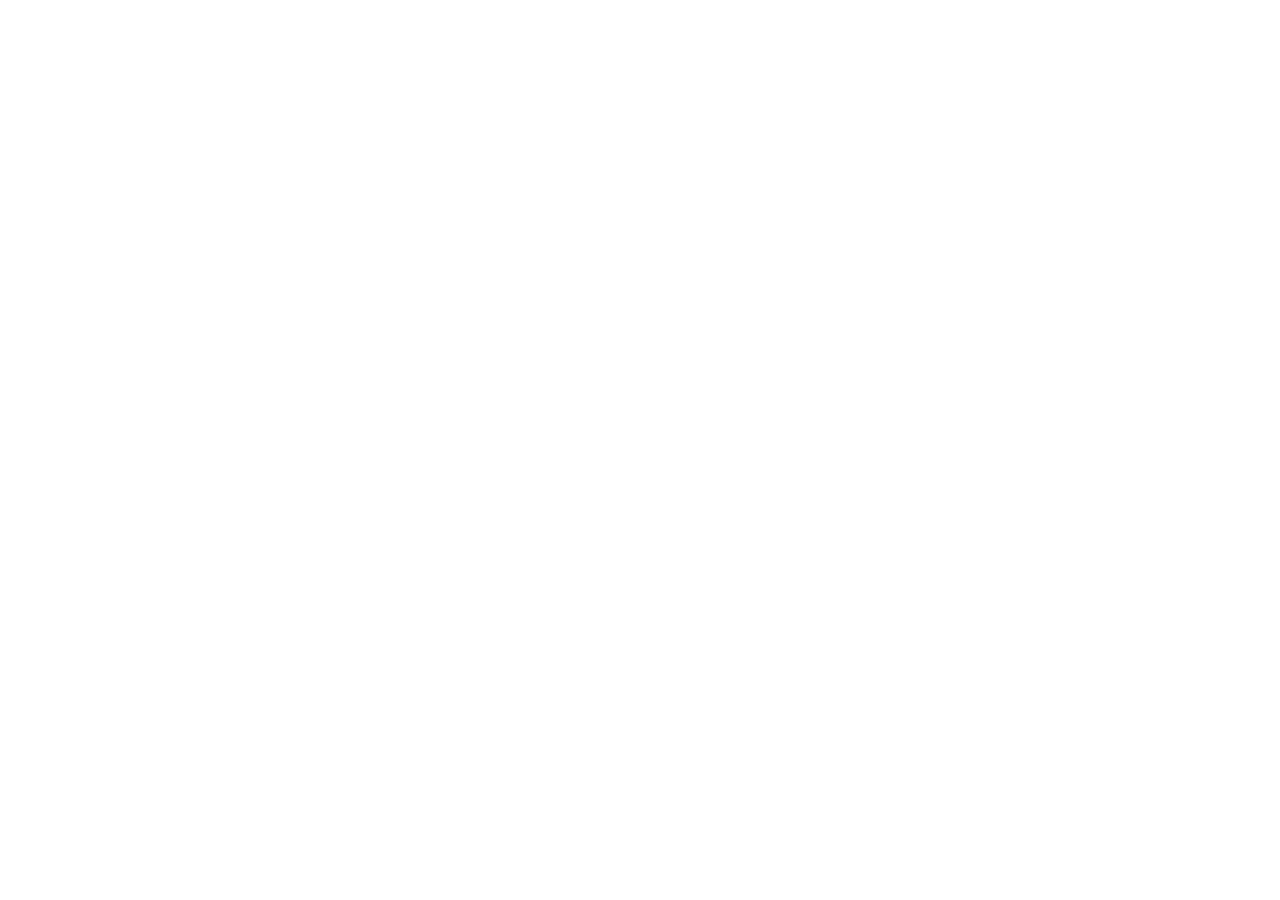
==== index.html @ 0b1bc3f0 "feat: adiciona estrutra inicial html" ====
<!DOCTYPE html>
<html lang="pt-BR">
<head>
    <meta charset="UTF-8">
    <meta name="viewport" content="width=device-width, initial-scale=1.0">
    <title>MCSP | Museu da Cidade de São Paulo</title>
</head>
<body>
    
</body>
</html>
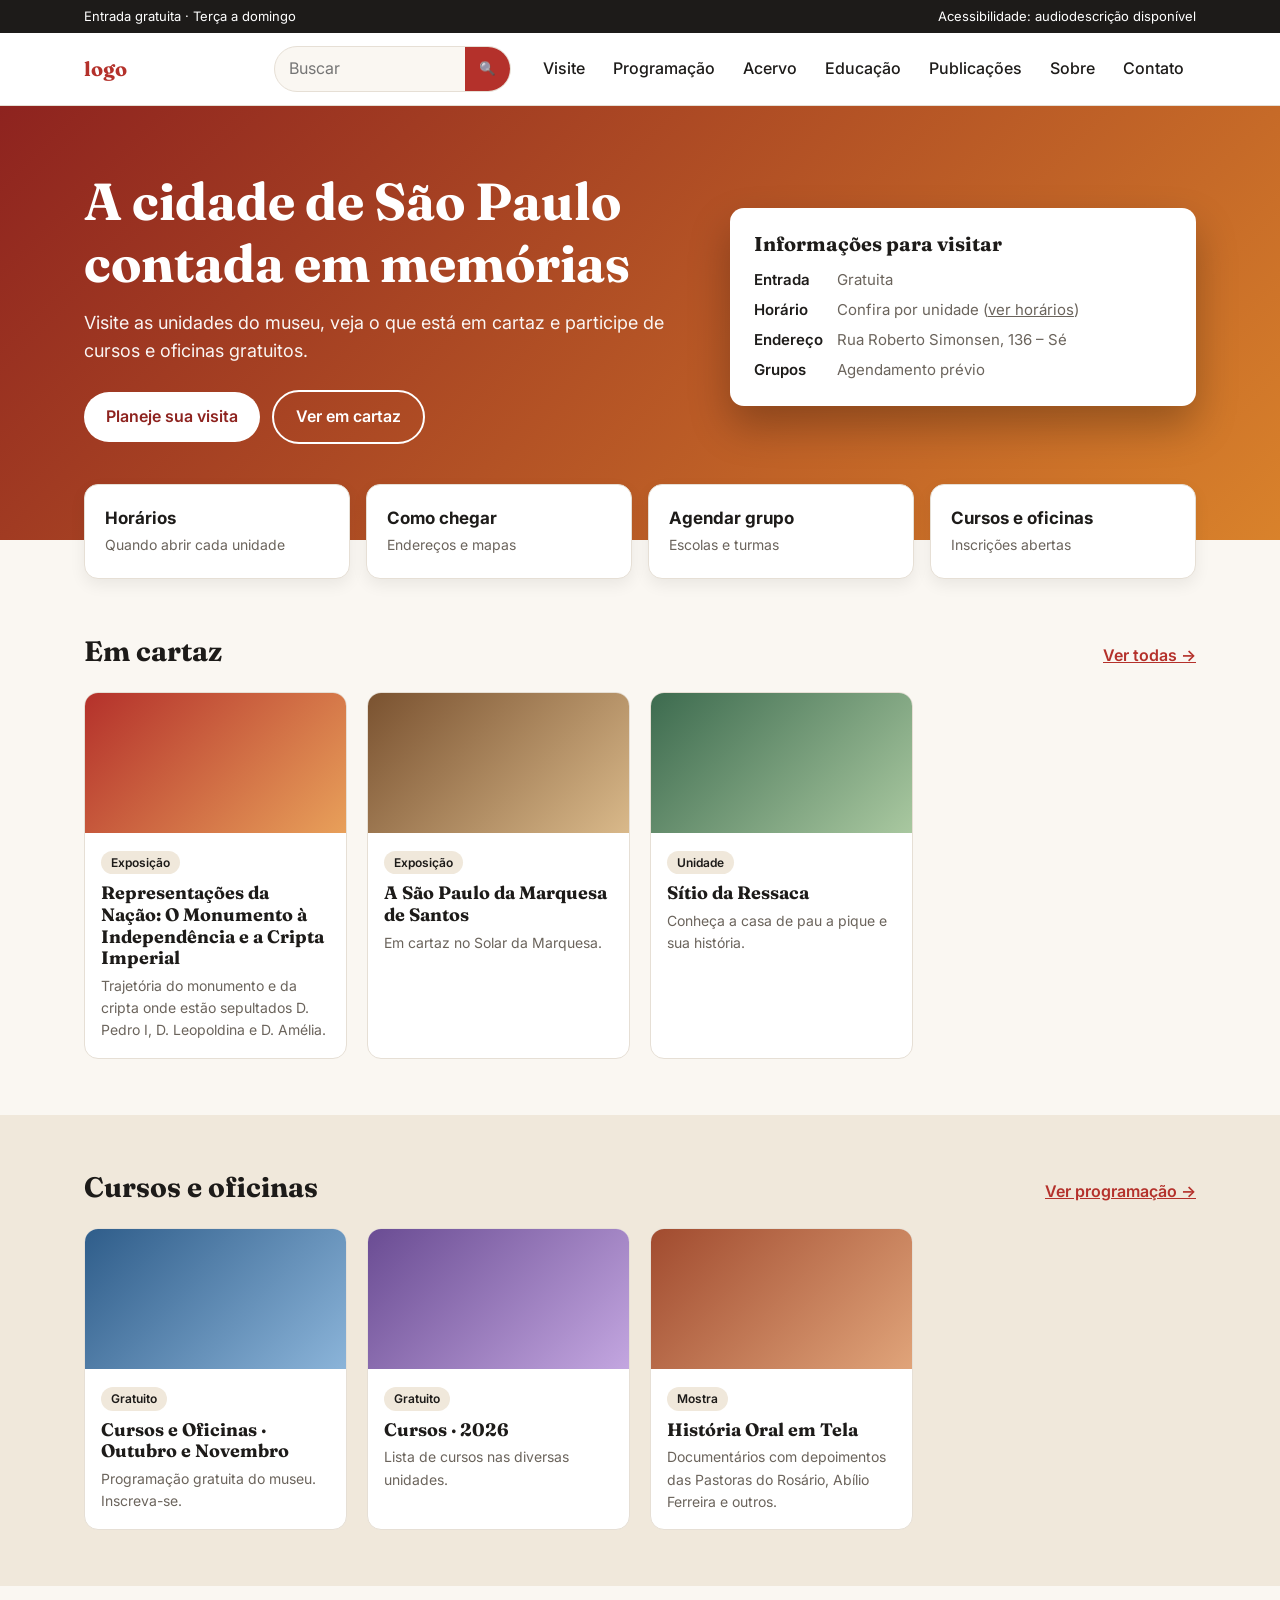
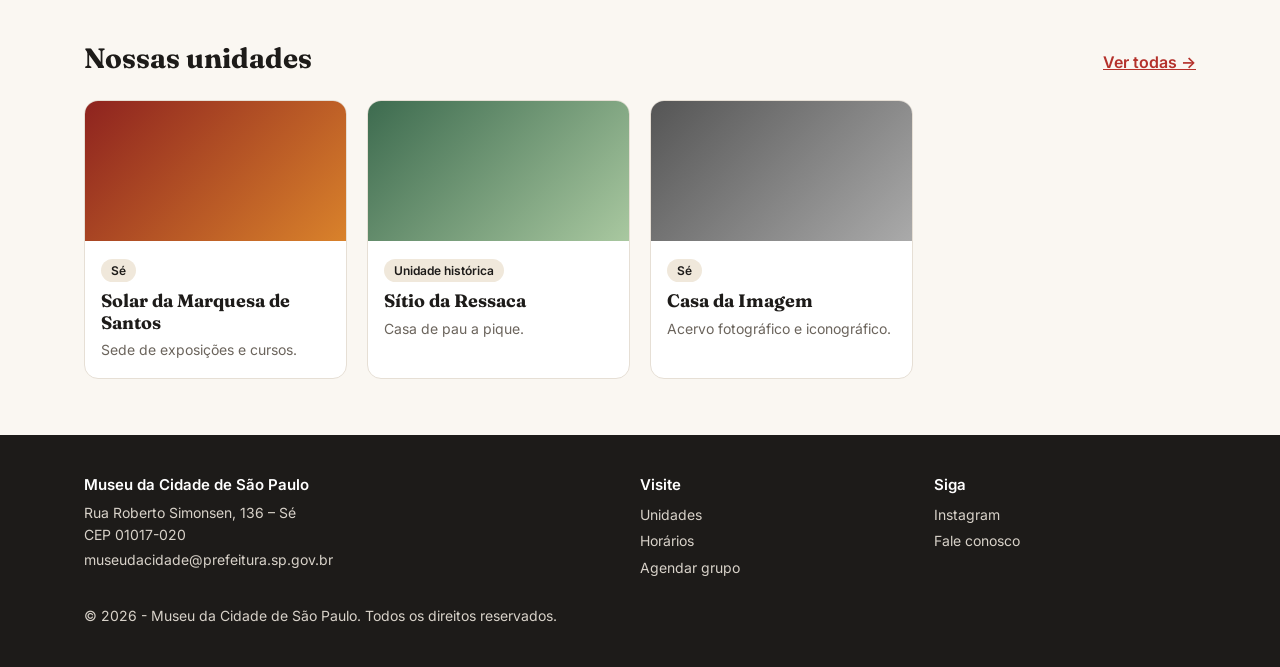
==== commit bff8f85d: "feat: adiciona css e html" ====
--- a/index.html
+++ b/index.html
@@ -1,11 +1,421 @@
+
 <!DOCTYPE html>
 <html lang="pt-BR">
+
 <head>
-    <meta charset="UTF-8">
-    <meta name="viewport" content="width=device-width, initial-scale=1.0">
+    <meta charset="utf-8">
+    <meta name="viewport" content="width=device-width, initial-scale=1">
+
     <title>MCSP | Museu da Cidade de São Paulo</title>
+
+    <link rel="preconnect" href="https://fonts.googleapis.com">
+
+    <link
+        href="https://fonts.googleapis.com/css2?family=Fraunces:wght@600;700&family=Inter:wght@400;500;600&display=swap"
+        rel="stylesheet"
+    >
+
+    <link rel="stylesheet" href="style.css">
 </head>
+
 <body>
-    
+
+    <a class="skip" href="#main">Pular para o conteúdo</a>
+
+    <div class="top">
+        <div class="wrap">
+            <span>Entrada gratuita · Terça a domingo</span>
+            <span>Acessibilidade: audiodescrição disponível</span>
+        </div>
+    </div>
+
+    <header class="site">
+        <div class="wrap bar">
+
+            <a class="logo" href="index.html">
+                 logo
+            </a>
+
+            <input type="checkbox" id="mt">
+            <label class="burger" for="mt" aria-label="Abrir menu">☰</label>
+
+            <form class="search" role="search" onsubmit="return false">
+                <input
+                    type="search"
+                    placeholder="Buscar"
+                    aria-label="Buscar no site"
+                >
+                <button aria-label="Buscar">🔍</button>
+            </form>
+
+            <nav aria-label="Principal">
+                <ul>
+
+                    <li>
+                        <a href="unidades.html">Visite</a>
+                        <ul>
+                            <li>
+                                <a href="unidades.html">Unidades</a>
+                            </li>
+                            <li>
+                                <a href="unidades.html#horarios">Horários e como chegar</a>
+                            </li>
+                            <li>
+                                <a href="contatos.html#agendar">Agendamento de grupos</a>
+                            </li>
+                        </ul>
+                    </li>
+
+                    <li>
+                        <a href="index.html#cartaz">Programação</a>
+                        <ul>
+                            <li>
+                                <a href="index.html#cartaz">Em cartaz</a>
+                            </li>
+                            <li>
+                                <a href="index.html#programacao">Cursos e oficinas</a>
+                            </li>
+                            <li>
+                                <a href="#">Exposições encerradas</a>
+                            </li>
+                            <li>
+                                <a href="#">Tour virtual</a>
+                            </li>
+                        </ul>
+                    </li>
+
+                    <li>
+                        <a href="#">Acervo</a>
+                        <ul>
+                            <li>
+                                <a href="#">Nossos acervos</a>
+                            </li>
+                            <li>
+                                <a href="#">Consultas e empréstimos</a>
+                            </li>
+                        </ul>
+                    </li>
+
+                    <li>
+                        <a href="#">Educação</a>
+                        <ul>
+                            <li>
+                                <a href="#">Para escolas e professores</a>
+                            </li>
+                            <li>
+                                <a href="#">Para guias de turismo</a>
+                            </li>
+                            <li>
+                                <a href="#">Acessibilidade e inclusão</a>
+                            </li>
+                        </ul>
+                    </li>
+
+                    <li>
+                        <a href="#">Publicações</a>
+                        <ul>
+                            <li>
+                                <a href="#">Livros e revistas</a>
+                            </li>
+                            <li>
+                                <a href="#">Materiais educativos</a>
+                            </li>
+                            <li>
+                                <a href="#">Debates e conversas</a>
+                            </li>
+                        </ul>
+                    </li>
+
+                    <li>
+                        <a href="#">Sobre</a>
+                        <ul>
+                            <li>
+                                <a href="#">Quem somos</a>
+                            </li>
+                            <li>
+                                <a href="#">Missão, visão e valores</a>
+                            </li>
+                            <li>
+                                <a href="#">Editais e chamadas</a>
+                            </li>
+                        </ul>
+                    </li>
+
+                    <li>
+                        <a href="contatos.html">Contato</a>
+                    </li>
+
+                </ul>
+            </nav>
+
+        </div>
+    </header>
+
+    <main id="main">
+
+        <section class="hero">
+            <div class="wrap">
+
+                <div>
+                    <h1>
+                        A cidade de São Paulo contada em memórias
+                    </h1>
+
+                    <p>
+                        Visite as unidades do museu, veja o que está em cartaz e participe de cursos e oficinas gratuitos.
+                    </p>
+
+                    <a class="btn" href="unidades.html">Planeje sua visita</a>
+                    <a class="btn alt" href="#cartaz">Ver em cartaz</a>
+                </div>
+
+                <aside class="visit">
+                    <h2>Informações para visitar</h2>
+
+                    <dl>
+                        <dt>Entrada</dt>
+                        <dd>Gratuita</dd>
+
+                        <dt>Horário</dt>
+                        <dd>
+                            Confira por unidade
+                            (<a href="unidades.html#horarios">ver horários</a>)
+                        </dd>
+
+                        <dt>Endereço</dt>
+                        <dd>Rua Roberto Simonsen, 136 – Sé</dd>
+
+                        <dt>Grupos</dt>
+                        <dd>Agendamento prévio</dd>
+                    </dl>
+                </aside>
+
+            </div>
+        </section>
+
+        <div class="wrap">
+
+            <div class="quick">
+
+                <a href="unidades.html#horarios">
+                    <b>Horários</b>
+                    <span>Quando abrir cada unidade</span>
+                </a>
+
+                <a href="unidades.html">
+                    <b>Como chegar</b>
+                    <span>Endereços e mapas</span>
+                </a>
+
+                <a href="contatos.html#agendar">
+                    <b>Agendar grupo</b>
+                    <span>Escolas e turmas</span>
+                </a>
+
+                <a href="#programacao">
+                    <b>Cursos e oficinas</b>
+                    <span>Inscrições abertas</span>
+                </a>
+
+            </div>
+        </div>
+
+        <section class="s" id="cartaz">
+            <div class="wrap">
+
+                <div class="sh">
+                    <h2>Em cartaz</h2>
+                    <a href="#">Ver todas →</a>
+                </div>
+
+                <div class="grid">
+
+                    <a class="card" href="#">
+                        <div class="ph" style="--c1:#b4312b;--c2:#e8a05a"></div>
+
+                        <div class="b">
+                            <span class="tag">Exposição</span>
+
+                            <h3>
+                                Representações da Nação: O Monumento à Independência e a Cripta Imperial
+                            </h3>
+
+                            <p>
+                                Trajetória do monumento e da cripta onde estão sepultados D. Pedro I, D. Leopoldina e D. Amélia.
+                            </p>
+                        </div>
+                    </a>
+
+                    <a class="card" href="#">
+                        <div class="ph" style="--c1:#7a5230;--c2:#d9b98a"></div>
+
+                        <div class="b">
+                            <span class="tag">Exposição</span>
+
+                            <h3>A São Paulo da Marquesa de Santos</h3>
+
+                            <p>Em cartaz no Solar da Marquesa.</p>
+                        </div>
+                    </a>
+
+                    <a class="card" href="unidades.html">
+                        <div class="ph" style="--c1:#3d6b4f;--c2:#a9c8a0"></div>
+
+                        <div class="b">
+                            <span class="tag">Unidade</span>
+
+                            <h3>Sítio da Ressaca</h3>
+
+                            <p>Conheça a casa de pau a pique e sua história.</p>
+                        </div>
+                    </a>
+
+                </div>
+            </div>
+        </section>
+
+        <section class="s alt-bg" id="programacao">
+            <div class="wrap">
+
+                <div class="sh">
+                    <h2>Cursos e oficinas</h2>
+                    <a href="#">Ver programação →</a>
+                </div>
+
+                <div class="grid">
+
+                    <a class="card" href="#">
+                        <div class="ph" style="--c1:#2f5d8a;--c2:#8bb4d9"></div>
+
+                        <div class="b">
+                            <span class="tag">Gratuito</span>
+
+                            <h3>Cursos e Oficinas · Outubro e Novembro</h3>
+
+                            <p>Programação gratuita do museu. Inscreva-se.</p>
+                        </div>
+                    </a>
+
+                    <a class="card" href="#">
+                        <div class="ph" style="--c1:#6a4c93;--c2:#c3a6e0"></div>
+
+                        <div class="b">
+                            <span class="tag">Gratuito</span>
+
+                            <h3>Cursos · 2026</h3>
+
+                            <p>Lista de cursos nas diversas unidades.</p>
+                        </div>
+                    </a>
+
+                    <a class="card" href="#">
+                        <div class="ph" style="--c1:#a14b2f;--c2:#e0a47a"></div>
+
+                        <div class="b">
+                            <span class="tag">Mostra</span>
+
+                            <h3>História Oral em Tela</h3>
+
+                            <p>
+                                Documentários com depoimentos das Pastoras do Rosário, Abílio Ferreira e outros.
+                            </p>
+                        </div>
+                    </a>
+
+                </div>
+            </div>
+        </section>
+
+        <section class="s">
+            <div class="wrap">
+
+                <div class="sh">
+                    <h2>Nossas unidades</h2>
+                    <a href="unidades.html">Ver todas →</a>
+                </div>
+
+                <div class="grid">
+
+                    <a class="card" href="unidades.html">
+                        <div class="ph" style="--c1:#8e231f;--c2:#d9822b"></div>
+
+                        <div class="b">
+                            <span class="tag">Sé</span>
+
+                            <h3>Solar da Marquesa de Santos</h3>
+
+                            <p>Sede de exposições e cursos.</p>
+                        </div>
+                    </a>
+
+                    <a class="card" href="unidades.html">
+                        <div class="ph" style="--c1:#3d6b4f;--c2:#a9c8a0"></div>
+
+                        <div class="b">
+                            <span class="tag">Unidade histórica</span>
+
+                            <h3>Sítio da Ressaca</h3>
+
+                            <p>Casa de pau a pique.</p>
+                        </div>
+                    </a>
+
+                    <a class="card" href="unidades.html">
+                        <div class="ph" style="--c1:#555;--c2:#aaa"></div>
+
+                        <div class="b">
+                            <span class="tag">Sé</span>
+
+                            <h3>Casa da Imagem</h3>
+
+                            <p>Acervo fotográfico e iconográfico.</p>
+                        </div>
+                    </a>
+
+                </div>
+            </div>
+        </section>
+
+    </main>
+
+    <footer>
+        <div class="wrap">
+
+            <div>
+                <h3>Museu da Cidade de São Paulo</h3>
+
+                Rua Roberto Simonsen, 136 – Sé<br>
+                CEP 01017-020<br>
+
+                <a href="mailto:museudacidade@prefeitura.sp.gov.br">
+                    museudacidade@prefeitura.sp.gov.br
+                </a>
+            </div>
+
+            <div>
+                <h3>Visite</h3>
+
+                <a href="unidades.html">Unidades</a>
+                <a href="unidades.html#horarios">Horários</a>
+                <a href="contatos.html#agendar">Agendar grupo</a>
+            </div>
+
+            <div>
+                <h3>Siga</h3>
+
+                <a href="https://www.instagram.com/museudacidade/">
+                    Instagram
+                </a>
+
+                <a href="contatos.html">Fale conosco</a>
+            </div>
+
+        </div>
+
+        <div class="wrap" style="display:block;margin-top:24px">
+            © 2026 - Museu da Cidade de São Paulo. Todos os direitos reservados.
+        </div>
+    </footer>
+
 </body>
-</html>+</html>
--- a/style.css
+++ b/style.css
@@ -0,0 +1,565 @@
+
+:root {
+    --bg: #faf7f2;
+    --ink: #1d1b19;
+    --mute: #6b645c;
+    --brand: #b4312b;
+    --brand-d: #8e231f;
+    --card: #fff;
+    --line: #e6dfd5;
+    --sand: #f0e8db;
+    --r: 14px;
+}
+
+* {
+    box-sizing: border-box;
+    margin: 0;
+}
+
+body {
+    font: 16px/1.6 Inter, system-ui, sans-serif;
+    background: var(--bg);
+    color: var(--ink);
+}
+
+h1,
+h2,
+h3 {
+    font-family: Fraunces, Georgia, serif;
+    line-height: 1.2;
+}
+
+a {
+    color: inherit;
+}
+
+.wrap {
+    max-width: 1160px;
+    margin: auto;
+    padding: 0 24px;
+}
+
+.skip {
+    position: absolute;
+    left: -999px;
+}
+
+.skip:focus {
+    left: 8px;
+    top: 8px;
+    background: #fff;
+    padding: 8px;
+    z-index: 99;
+}
+
+/* header */
+
+.top {
+    background: var(--ink);
+    color: #fff;
+    font-size: 13px;
+    padding: 6px 0;
+}
+
+.top .wrap {
+    display: flex;
+    justify-content: space-between;
+    gap: 12px;
+    flex-wrap: wrap;
+}
+
+header.site {
+    background: #fff;
+    border-bottom: 1px solid var(--line);
+    position: sticky;
+    top: 0;
+    z-index: 10;
+}
+
+.bar {
+    display: flex;
+    align-items: center;
+    gap: 20px;
+    min-height: 72px;
+}
+
+.logo {
+    font: 700 20px Fraunces, serif;
+    text-decoration: none;
+    color: var(--brand);
+    line-height: 1.1;
+}
+
+.logo small {
+    display: block;
+    font: 500 11px Inter, sans-serif;
+    color: var(--mute);
+    letter-spacing: .06em;
+    text-transform: uppercase;
+}
+
+nav ul {
+    list-style: none;
+    padding: 0;
+    display: flex;
+    gap: 4px;
+}
+
+nav li {
+    position: relative;
+}
+
+nav a {
+    display: block;
+    padding: 10px 12px;
+    text-decoration: none;
+    font-weight: 500;
+    border-radius: 8px;
+}
+
+nav a:hover,
+nav a[aria-current] {
+    background: var(--sand);
+}
+
+nav li ul {
+    display: none;
+    position: absolute;
+    top: 100%;
+    left: 0;
+    min-width: 240px;
+    flex-direction: column;
+    background: #fff;
+    border: 1px solid var(--line);
+    border-radius: 12px;
+    padding: 8px;
+    box-shadow: 0 12px 30px #0002;
+}
+
+nav li:hover > ul,
+nav li:focus-within > ul {
+    display: flex;
+}
+
+.search {
+    margin-left: auto;
+    display: flex;
+    border: 1px solid var(--line);
+    border-radius: 999px;
+    overflow: hidden;
+    background: var(--bg);
+}
+
+.search input {
+    border: 0;
+    background: none;
+    padding: 9px 14px;
+    font: inherit;
+    width: 190px;
+    outline: 0;
+}
+
+.search button {
+    border: 0;
+    background: var(--brand);
+    color: #fff;
+    padding: 0 14px;
+    cursor: pointer;
+}
+
+.search:focus-within {
+    outline: 2px solid var(--brand);
+}
+
+#mt,
+.burger {
+    display: none;
+}
+
+/* hero */
+
+.hero {
+    background: linear-gradient(135deg, #8e231f, #d9822b);
+    color: #fff;
+    padding: 64px 0 96px;
+}
+
+.hero .wrap {
+    display: grid;
+    grid-template-columns: 1.3fr 1fr;
+    gap: 40px;
+    align-items: center;
+}
+
+.hero h1 {
+    font-size: clamp(32px, 5vw, 52px);
+    margin-bottom: 14px;
+}
+
+.hero p {
+    font-size: 18px;
+    opacity: .95;
+    margin-bottom: 24px;
+}
+
+.btn {
+    display: inline-block;
+    background: #fff;
+    color: var(--brand-d);
+    padding: 12px 22px;
+    border-radius: 999px;
+    font-weight: 600;
+    text-decoration: none;
+}
+
+.btn.alt {
+    background: none;
+    color: #fff;
+    border: 2px solid #fff;
+    margin-left: 8px;
+}
+
+.visit {
+    background: var(--card);
+    color: var(--ink);
+    border-radius: var(--r);
+    padding: 24px;
+    box-shadow: 0 20px 40px #0004;
+}
+
+.visit h2 {
+    font-size: 20px;
+    margin-bottom: 12px;
+}
+
+.visit dl {
+    display: grid;
+    grid-template-columns: auto 1fr;
+    gap: 6px 14px;
+    font-size: 15px;
+}
+
+.visit dt {
+    font-weight: 600;
+}
+
+.visit dd {
+    color: var(--mute);
+}
+
+/* sections */
+
+section.s {
+    padding: 56px 0;
+}
+
+.sh {
+    display: flex;
+    justify-content: space-between;
+    align-items: baseline;
+    margin-bottom: 24px;
+}
+
+.sh h2 {
+    font-size: 28px;
+}
+
+.sh a {
+    color: var(--brand);
+    font-weight: 600;
+}
+
+.quick {
+    margin-top: -56px;
+    position: relative;
+    display: grid;
+    grid-template-columns: repeat(4, 1fr);
+    gap: 16px;
+}
+
+.quick a {
+    background: var(--card);
+    border: 1px solid var(--line);
+    border-radius: var(--r);
+    padding: 20px;
+    text-decoration: none;
+    box-shadow: 0 6px 16px #0001;
+}
+
+.quick a:hover {
+    border-color: var(--brand);
+}
+
+.quick b {
+    display: block;
+    font-size: 17px;
+}
+
+.quick span {
+    color: var(--mute);
+    font-size: 14px;
+}
+
+.grid {
+    display: grid;
+    grid-template-columns: repeat(auto-fill, minmax(250px, 1fr));
+    gap: 20px;
+}
+
+.card {
+    background: var(--card);
+    border: 1px solid var(--line);
+    border-radius: var(--r);
+    overflow: hidden;
+    text-decoration: none;
+    display: flex;
+    flex-direction: column;
+}
+
+.card:hover {
+    box-shadow: 0 10px 24px #0002;
+}
+
+.ph {
+    height: 140px;
+    background: linear-gradient(
+        135deg,
+        var(--c1, #c9a27a),
+        var(--c2, #7a5230)
+    );
+}
+
+.card div.b {
+    padding: 16px;
+}
+
+.tag {
+    display: inline-block;
+    font-size: 12px;
+    font-weight: 600;
+    background: var(--sand);
+    padding: 2px 10px;
+    border-radius: 999px;
+    margin-bottom: 8px;
+}
+
+.card h3 {
+    font-size: 18px;
+    margin-bottom: 6px;
+}
+
+.card p {
+    color: var(--mute);
+    font-size: 14px;
+}
+
+.alt-bg {
+    background: var(--sand);
+}
+
+/* inner */
+
+.crumbs {
+    font-size: 14px;
+    color: var(--mute);
+    padding: 18px 0;
+}
+
+.crumbs a {
+    color: var(--brand);
+}
+
+.page h1 {
+    font-size: 40px;
+    margin-bottom: 8px;
+}
+
+.lead {
+    color: var(--mute);
+    max-width: 640px;
+    margin-bottom: 24px;
+}
+
+.filters {
+    display: flex;
+    gap: 8px;
+    flex-wrap: wrap;
+    margin-bottom: 24px;
+}
+
+.filters a {
+    border: 1px solid var(--line);
+    background: #fff;
+    padding: 6px 14px;
+    border-radius: 999px;
+    text-decoration: none;
+    font-size: 14px;
+}
+
+.filters a:first-child {
+    background: var(--ink);
+    color: #fff;
+}
+
+.meta {
+    list-style: none;
+    padding: 0;
+    font-size: 14px;
+    margin-top: 10px;
+}
+
+.meta li {
+    padding: 3px 0;
+    border-top: 1px solid var(--line);
+}
+
+.two {
+    display: grid;
+    grid-template-columns: 1fr 1fr;
+    gap: 32px;
+    padding-bottom: 56px;
+}
+
+.box {
+    background: #fff;
+    border: 1px solid var(--line);
+    border-radius: var(--r);
+    padding: 24px;
+}
+
+.box h2 {
+    font-size: 22px;
+    margin-bottom: 12px;
+}
+
+label {
+    display: block;
+    font-weight: 600;
+    font-size: 14px;
+    margin: 12px 0 4px;
+}
+
+input,
+select,
+textarea {
+    width: 100%;
+    padding: 10px 12px;
+    border: 1px solid var(--line);
+    border-radius: 8px;
+    font: inherit;
+    background: var(--bg);
+}
+
+button.go {
+    margin-top: 16px;
+    border: 0;
+    background: var(--brand);
+    color: #fff;
+    padding: 12px 24px;
+    border-radius: 999px;
+    font: 600 16px Inter, sans-serif;
+    cursor: pointer;
+}
+
+details {
+    border-top: 1px solid var(--line);
+    padding: 10px 0;
+}
+
+summary {
+    cursor: pointer;
+    font-weight: 600;
+}
+
+/* footer */
+
+footer {
+    background: var(--ink);
+    color: #d8d2c9;
+    padding: 40px 0;
+    font-size: 14px;
+}
+
+footer .wrap {
+    display: grid;
+    grid-template-columns: 2fr 1fr 1fr;
+    gap: 32px;
+}
+
+footer h3 {
+    color: #fff;
+    font: 600 15px Inter, sans-serif;
+    margin-bottom: 8px;
+}
+
+footer a {
+    display: block;
+    text-decoration: none;
+    padding: 2px 0;
+}
+
+:focus-visible {
+    outline: 3px solid #2563eb;
+    outline-offset: 2px;
+}
+
+/* responsividade */
+
+@media (max-width: 900px) {
+
+    .burger {
+        display: block;
+        cursor: pointer;
+        font-size: 26px;
+        order: 3;
+    }
+
+    nav {
+        display: none;
+        position: absolute;
+        top: 100%;
+        left: 0;
+        right: 0;
+        background: #fff;
+        border-bottom: 1px solid var(--line);
+        padding: 8px 24px;
+    }
+
+    #mt:checked ~ nav {
+        display: block;
+    }
+
+    nav ul {
+        flex-direction: column;
+    }
+
+    nav li ul {
+        display: flex;
+        position: static;
+        box-shadow: none;
+        border: 0;
+        padding: 0 0 0 14px;
+    }
+
+    .bar {
+        flex-wrap: wrap;
+    }
+
+    .search {
+        order: 2;
+    }
+
+    .search input {
+        width: 130px;
+    }
+
+    .hero .wrap,
+    .two,
+    footer .wrap {
+        grid-template-columns: 1fr;
+    }
+
+    .quick {
+        grid-template-columns: 1fr 1fr;
+    }
+}
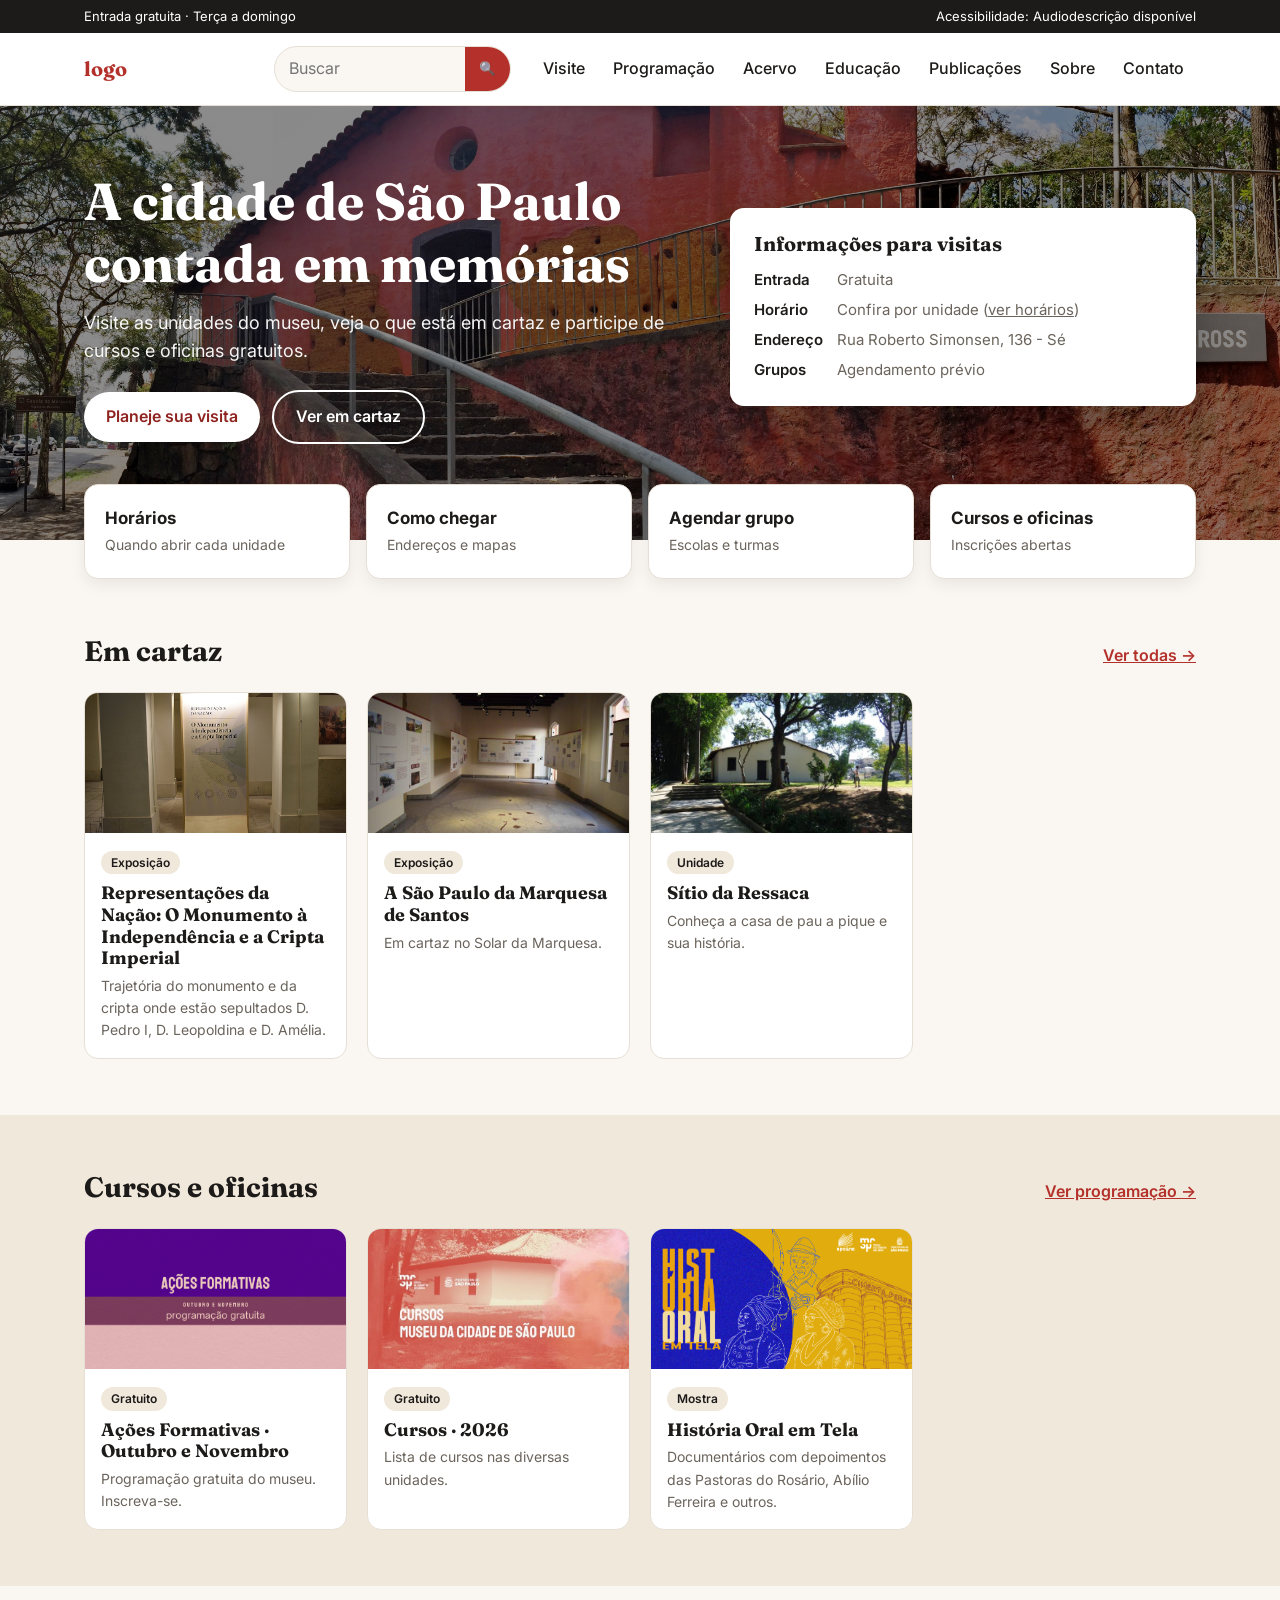
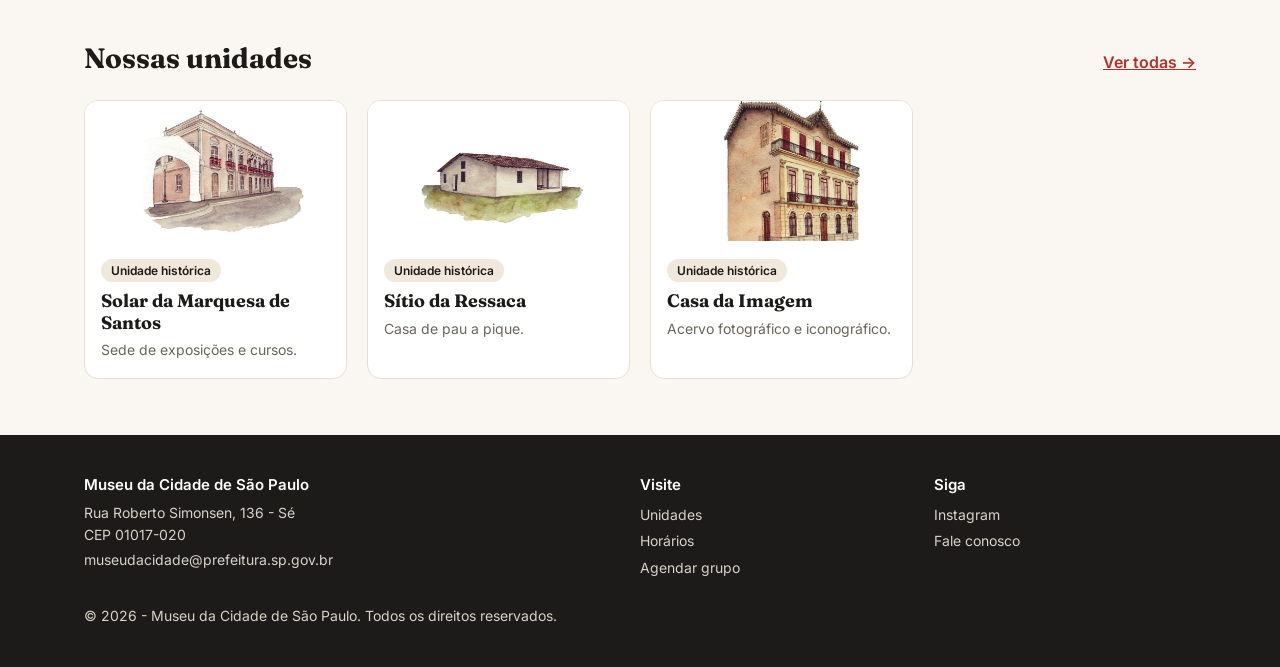
==== commit d90ba512: "feat: adiciona imagens" ====
--- a/index.html
+++ b/index.html
@@ -25,7 +25,7 @@
     <div class="top">
         <div class="wrap">
             <span>Entrada gratuita · Terça a domingo</span>
-            <span>Acessibilidade: audiodescrição disponível</span>
+            <span>Acessibilidade: Audiodescrição disponível</span>
         </div>
     </div>
 
@@ -170,7 +170,7 @@
                 </div>
 
                 <aside class="visit">
-                    <h2>Informações para visitar</h2>
+                    <h2>Informações para visitas</h2>
 
                     <dl>
                         <dt>Entrada</dt>
@@ -183,7 +183,7 @@
                         </dd>
 
                         <dt>Endereço</dt>
-                        <dd>Rua Roberto Simonsen, 136 – Sé</dd>
+                        <dd>Rua Roberto Simonsen, 136 - Sé</dd>
 
                         <dt>Grupos</dt>
                         <dd>Agendamento prévio</dd>
@@ -231,7 +231,9 @@
                 <div class="grid">
 
                     <a class="card" href="#">
-                        <div class="ph" style="--c1:#b4312b;--c2:#e8a05a"></div>
+                        <div class="ph">
+                            <img src="img/monumento-independencia.jpg" alt="Monumento à Independência">
+                        </div>
 
                         <div class="b">
                             <span class="tag">Exposição</span>
@@ -247,7 +249,9 @@
                     </a>
 
                     <a class="card" href="#">
-                        <div class="ph" style="--c1:#7a5230;--c2:#d9b98a"></div>
+                        <div class="ph">
+                            <img src="img/marquesa-santos.jpg" alt="Marquesa de Santos">
+                        </div>
 
                         <div class="b">
                             <span class="tag">Exposição</span>
@@ -259,7 +263,9 @@
                     </a>
 
                     <a class="card" href="unidades.html">
-                        <div class="ph" style="--c1:#3d6b4f;--c2:#a9c8a0"></div>
+                        <div class="ph">
+                            <img src="img/cartaz-sitio.jpg" alt="Sítio da Ressaca">
+                        </div>
 
                         <div class="b">
                             <span class="tag">Unidade</span>
@@ -285,19 +291,23 @@
                 <div class="grid">
 
                     <a class="card" href="#">
-                        <div class="ph" style="--c1:#2f5d8a;--c2:#8bb4d9"></div>
+                        <div class="ph">
+                            <img src="img/cursos-acoes.png" alt="Cursos Outubro e Novembro">
+                        </div>
 
                         <div class="b">
                             <span class="tag">Gratuito</span>
 
-                            <h3>Cursos e Oficinas · Outubro e Novembro</h3>
+                            <h3>Ações Formativas · Outubro e Novembro</h3>
 
                             <p>Programação gratuita do museu. Inscreva-se.</p>
                         </div>
                     </a>
 
                     <a class="card" href="#">
-                        <div class="ph" style="--c1:#6a4c93;--c2:#c3a6e0"></div>
+                        <div class="ph">
+                            <img src="img/cursos.jpg" alt="Cursos">
+                        </div>
 
                         <div class="b">
                             <span class="tag">Gratuito</span>
@@ -309,7 +319,9 @@
                     </a>
 
                     <a class="card" href="#">
-                        <div class="ph" style="--c1:#a14b2f;--c2:#e0a47a"></div>
+                        <div class="ph">
+                            <img src="img/historia-oral.png" alt="História Oral em Tela">
+                        </div>
 
                         <div class="b">
                             <span class="tag">Mostra</span>
@@ -337,10 +349,12 @@
                 <div class="grid">
 
                     <a class="card" href="unidades.html">
-                        <div class="ph" style="--c1:#8e231f;--c2:#d9822b"></div>
-
-                        <div class="b">
-                            <span class="tag">Sé</span>
+                        <div class="ph">
+                            <img src="img/solar-marquesa.jpg" alt="Solar da Marquesa de Santos">
+                        </div>
+
+                        <div class="b">
+                            <span class="tag">Unidade histórica</span>
 
                             <h3>Solar da Marquesa de Santos</h3>
 
@@ -349,7 +363,9 @@
                     </a>
 
                     <a class="card" href="unidades.html">
-                        <div class="ph" style="--c1:#3d6b4f;--c2:#a9c8a0"></div>
+                        <div class="ph">
+                            <img src="img/sitio-ressaca.jpg" alt="Sítio da Ressaca">
+                        </div>
 
                         <div class="b">
                             <span class="tag">Unidade histórica</span>
@@ -361,10 +377,12 @@
                     </a>
 
                     <a class="card" href="unidades.html">
-                        <div class="ph" style="--c1:#555;--c2:#aaa"></div>
-
-                        <div class="b">
-                            <span class="tag">Sé</span>
+                        <div class="ph">
+                            <img src="img/casa-imagem.jpg" alt="Casa da Imagem">
+                        </div>
+
+                        <div class="b">
+                            <span class="tag">Unidade histórica</span>
 
                             <h3>Casa da Imagem</h3>
 
@@ -384,7 +402,7 @@
             <div>
                 <h3>Museu da Cidade de São Paulo</h3>
 
-                Rua Roberto Simonsen, 136 – Sé<br>
+                Rua Roberto Simonsen, 136 - Sé<br>
                 CEP 01017-020<br>
 
                 <a href="mailto:museudacidade@prefeitura.sp.gov.br">
@@ -418,4 +436,4 @@
     </footer>
 
 </body>
-</html>
+</html>
--- a/style.css
+++ b/style.css
@@ -179,7 +179,9 @@
 /* hero */
 
 .hero {
-    background: linear-gradient(135deg, #8e231f, #d9822b);
+    background:
+        linear-gradient(rgba(0, 0, 0, .45), rgba(0, 0, 0, .45)),
+        url("img/banner.jpg") center / cover no-repeat;
     color: #fff;
     padding: 64px 0 96px;
 }
@@ -322,11 +324,14 @@
 
 .ph {
     height: 140px;
-    background: linear-gradient(
-        135deg,
-        var(--c1, #c9a27a),
-        var(--c2, #7a5230)
-    );
+    overflow: hidden;
+}
+
+.ph img {
+    width: 100%;
+    height: 100%;
+    object-fit: cover;
+    display: block;
 }
 
 .card div.b {
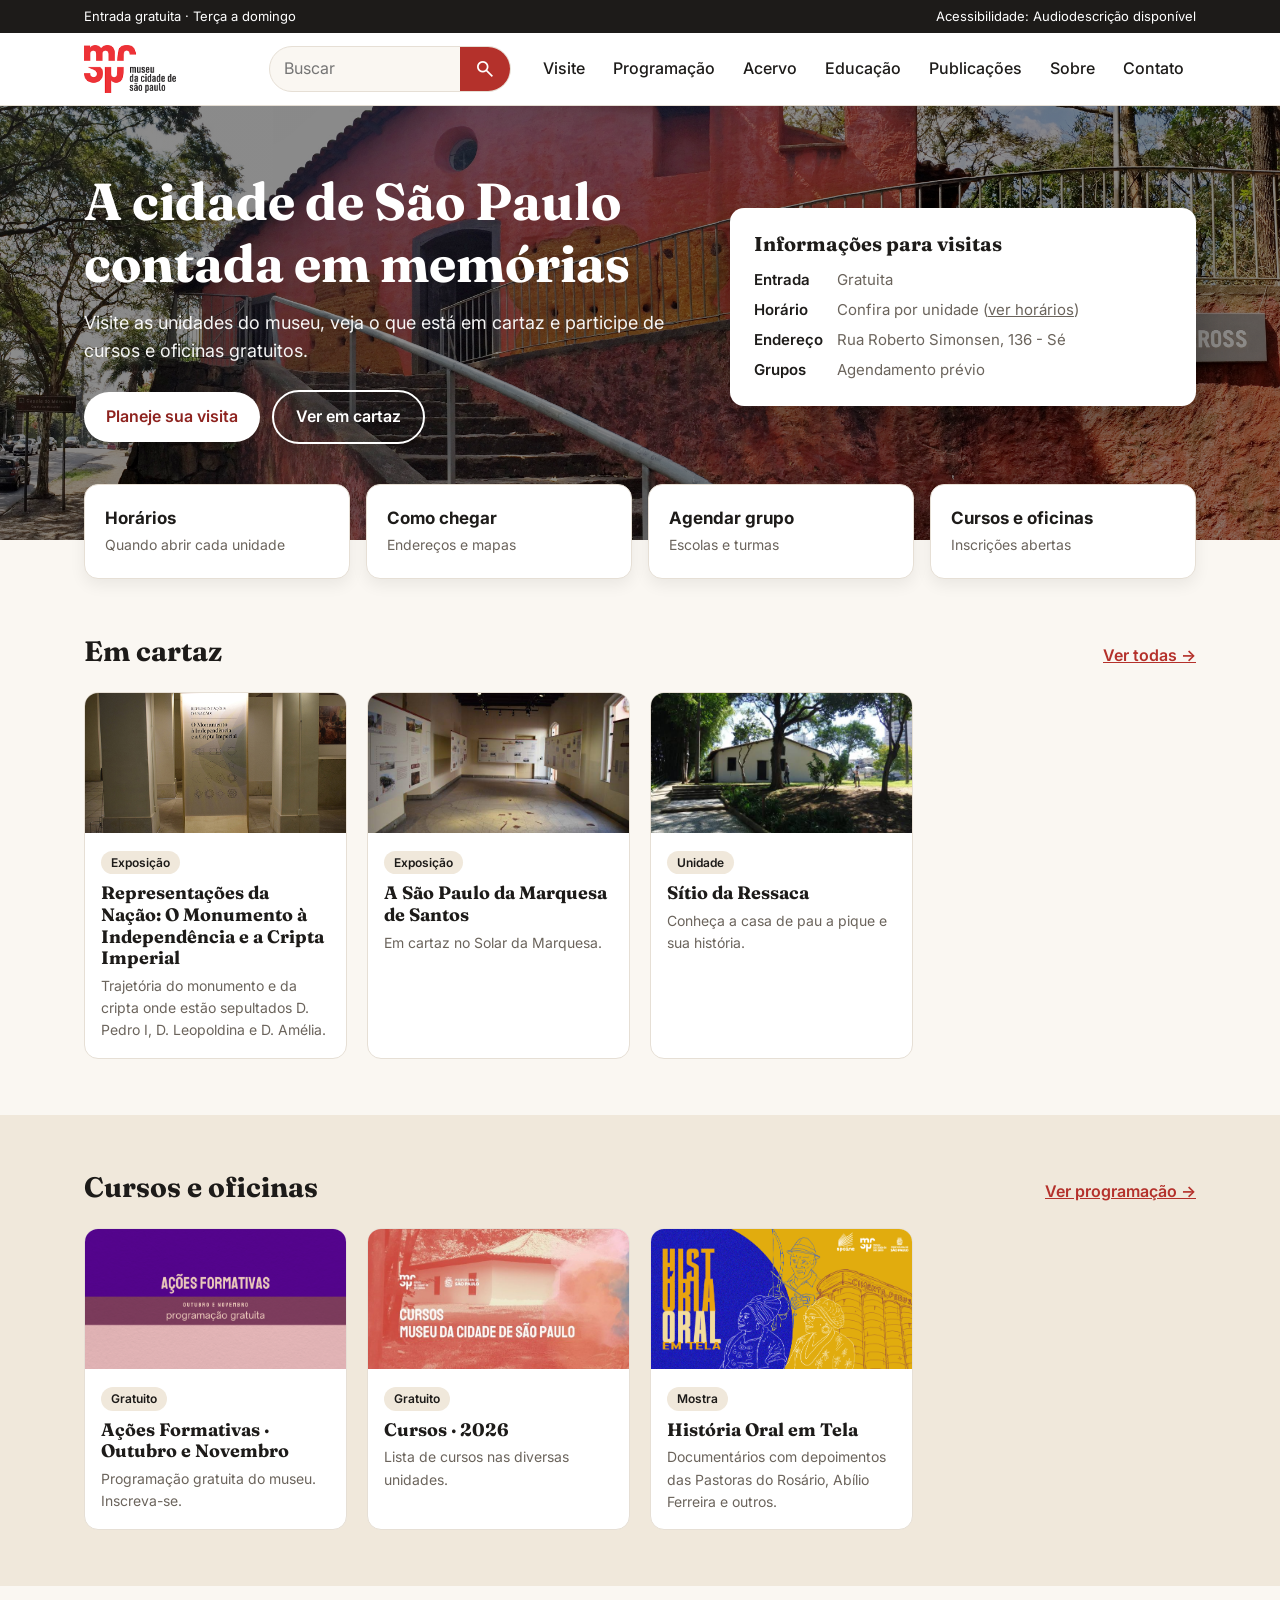
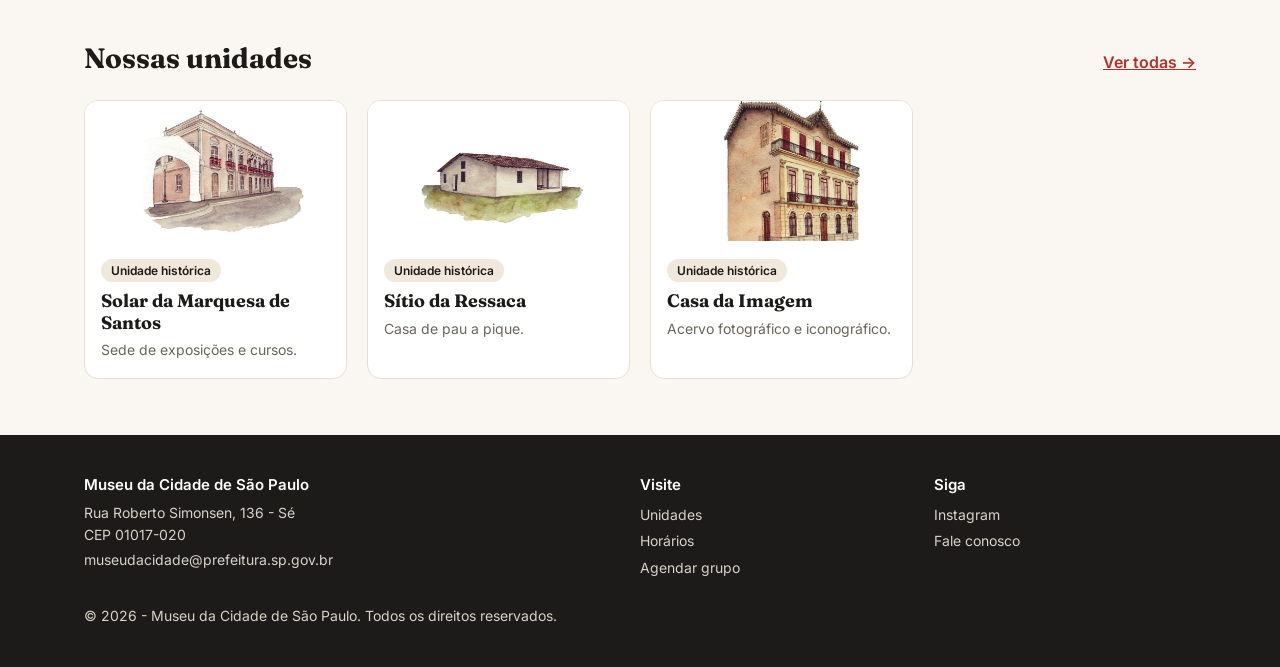
==== commit 1d21044c: "feat: adiciona logo" ====
--- a/index.html
+++ b/index.html
@@ -16,6 +16,12 @@
     >
 
     <link rel="stylesheet" href="style.css">
+
+    <link
+    href="https://fonts.googleapis.com/css2?family=Material+Symbols+Outlined:opsz,wght,FILL,GRAD@24,400,0,0"
+    rel="stylesheet"
+
+>
 </head>
 
 <body>
@@ -32,8 +38,8 @@
     <header class="site">
         <div class="wrap bar">
 
-            <a class="logo" href="index.html">
-                 logo
+           <a class="logo" href="index.html">
+        <img src="img/logo2.png" alt="Museu da Cidade de São Paulo, página inicial">
             </a>
 
             <input type="checkbox" id="mt">
@@ -45,7 +51,9 @@
                     placeholder="Buscar"
                     aria-label="Buscar no site"
                 >
-                <button aria-label="Buscar">🔍</button>
+            <button aria-label="Buscar">
+                 <span class="material-symbols-outlined" aria-hidden="true">search</span>
+            </button>
             </form>
 
             <nav aria-label="Principal">
--- a/style.css
+++ b/style.css
@@ -98,6 +98,12 @@
     text-transform: uppercase;
 }
 
+.logo img {
+    display: block;
+    height: 48px;
+    width: auto;
+}
+
 nav ul {
     list-style: none;
     padding: 0;
@@ -165,6 +171,12 @@
     color: #fff;
     padding: 0 14px;
     cursor: pointer;
+    display: flex;
+    align-items: center;
+}
+
+.search .material-symbols-outlined {
+    font-size: 22px;
 }
 
 .search:focus-within {
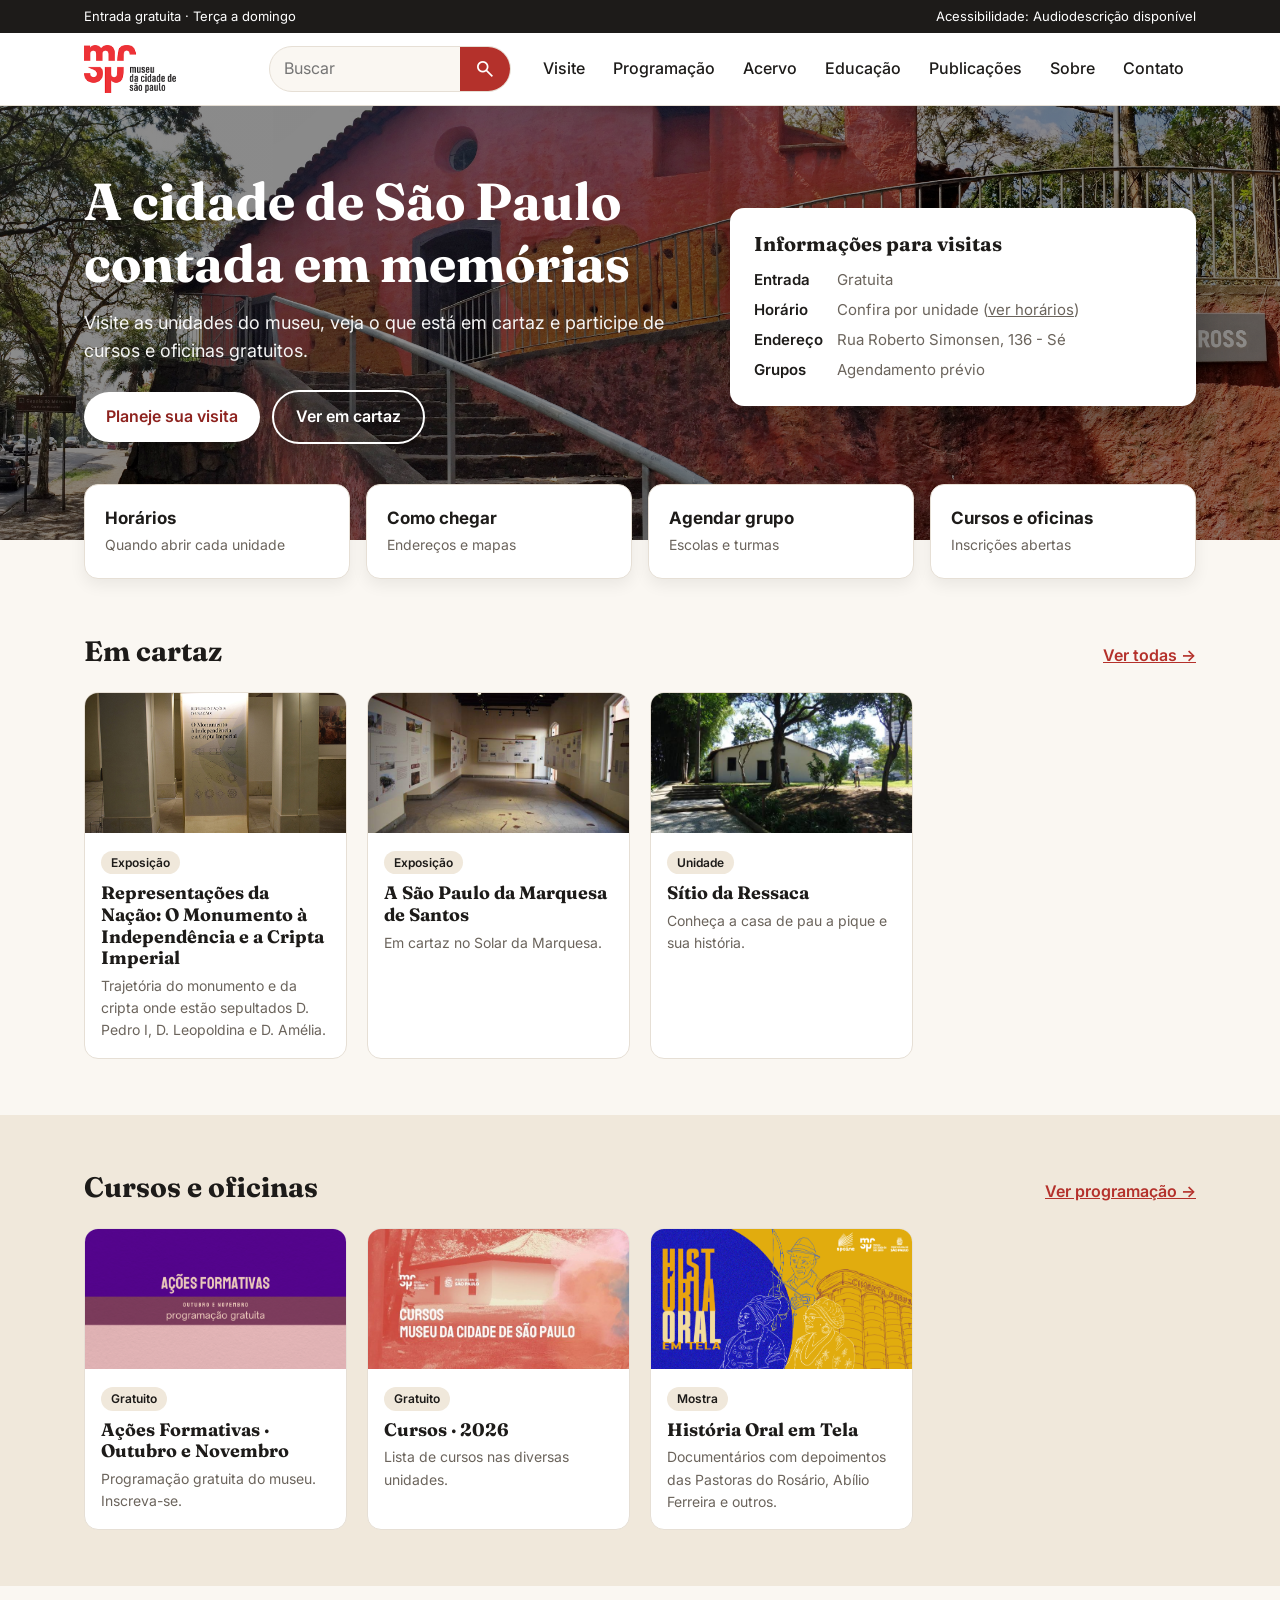
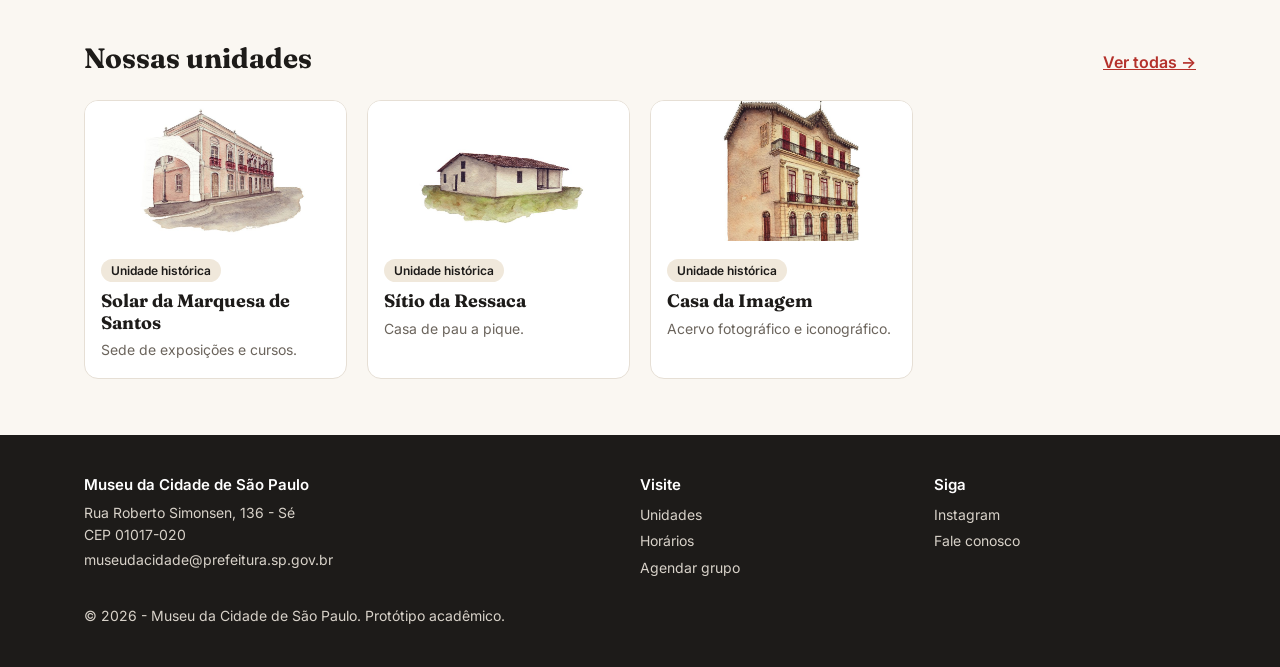
==== commit 2b12b4a3: "feat: ajustes gerais" ====
--- a/index.html
+++ b/index.html
@@ -75,7 +75,7 @@
                     </li>
 
                     <li>
-                        <a href="index.html#cartaz">Programação</a>
+                        <a href="index.html#programacao">Programação</a>
                         <ul>
                             <li>
                                 <a href="index.html#cartaz">Em cartaz</a>
@@ -135,7 +135,7 @@
                     </li>
 
                     <li>
-                        <a href="#">Sobre</a>
+                        <a href="sobre.html">Sobre</a>
                         <ul>
                             <li>
                                 <a href="#">Quem somos</a>
@@ -293,7 +293,7 @@
 
                 <div class="sh">
                     <h2>Cursos e oficinas</h2>
-                    <a href="#">Ver programação →</a>
+                    <a href="programacao.html">Ver programação →</a>
                 </div>
 
                 <div class="grid">
@@ -439,7 +439,7 @@
         </div>
 
         <div class="wrap" style="display:block;margin-top:24px">
-            © 2026 - Museu da Cidade de São Paulo. Todos os direitos reservados.
+            © 2026 - Museu da Cidade de São Paulo. Protótipo acadêmico.
         </div>
     </footer>
 
--- a/style.css
+++ b/style.css
@@ -580,3 +580,114 @@
         grid-template-columns: 1fr 1fr;
     }
 }
+
+/* Acrescente ao style.css (ou mantenha como arquivo separado) */
+
+.side {
+    display: grid;
+    grid-template-columns: 220px 1fr;
+    gap: 40px;
+    padding-bottom: 56px;
+    align-items: start;
+}
+
+.toc {
+    position: sticky;
+    top: 92px;
+    display: flex;
+    flex-direction: column;
+    gap: 2px;
+    font-size: 15px;
+}
+
+.toc a {
+    padding: 8px 12px;
+    border-radius: 8px;
+    text-decoration: none;
+    border-left: 3px solid transparent;
+}
+
+.toc a:hover {
+    background: var(--sand);
+    border-color: var(--brand);
+}
+
+.blk {
+    padding: 0 0 40px;
+    scroll-margin-top: 92px;
+}
+
+.blk > h2 {
+    font-size: 26px;
+    margin-bottom: 12px;
+}
+
+.blk p {
+    max-width: 68ch;
+    margin-bottom: 12px;
+}
+
+.ph.g {
+    background: linear-gradient(135deg, var(--c1), var(--c2));
+}
+
+.list {
+    list-style: none;
+    padding: 0;
+}
+
+.list li {
+    border-top: 1px solid var(--line);
+}
+
+.list a {
+    display: flex;
+    justify-content: space-between;
+    gap: 12px;
+    padding: 12px 4px;
+    text-decoration: none;
+}
+
+.list a:hover {
+    color: var(--brand);
+}
+
+.list a::after {
+    content: "→";
+    color: var(--brand);
+}
+
+.chips {
+    display: flex;
+    gap: 8px;
+    flex-wrap: wrap;
+    margin-top: 12px;
+}
+
+.chips a {
+    border: 1px solid var(--line);
+    background: #fff;
+    padding: 6px 14px;
+    border-radius: 999px;
+    text-decoration: none;
+    font-size: 14px;
+}
+
+.note {
+    background: var(--sand);
+    border-radius: var(--r);
+    padding: 16px 20px;
+    font-size: 15px;
+}
+
+@media (max-width: 900px) {
+    .side {
+        grid-template-columns: 1fr;
+    }
+
+    .toc {
+        position: static;
+        flex-direction: row;
+        flex-wrap: wrap;
+    }
+}
